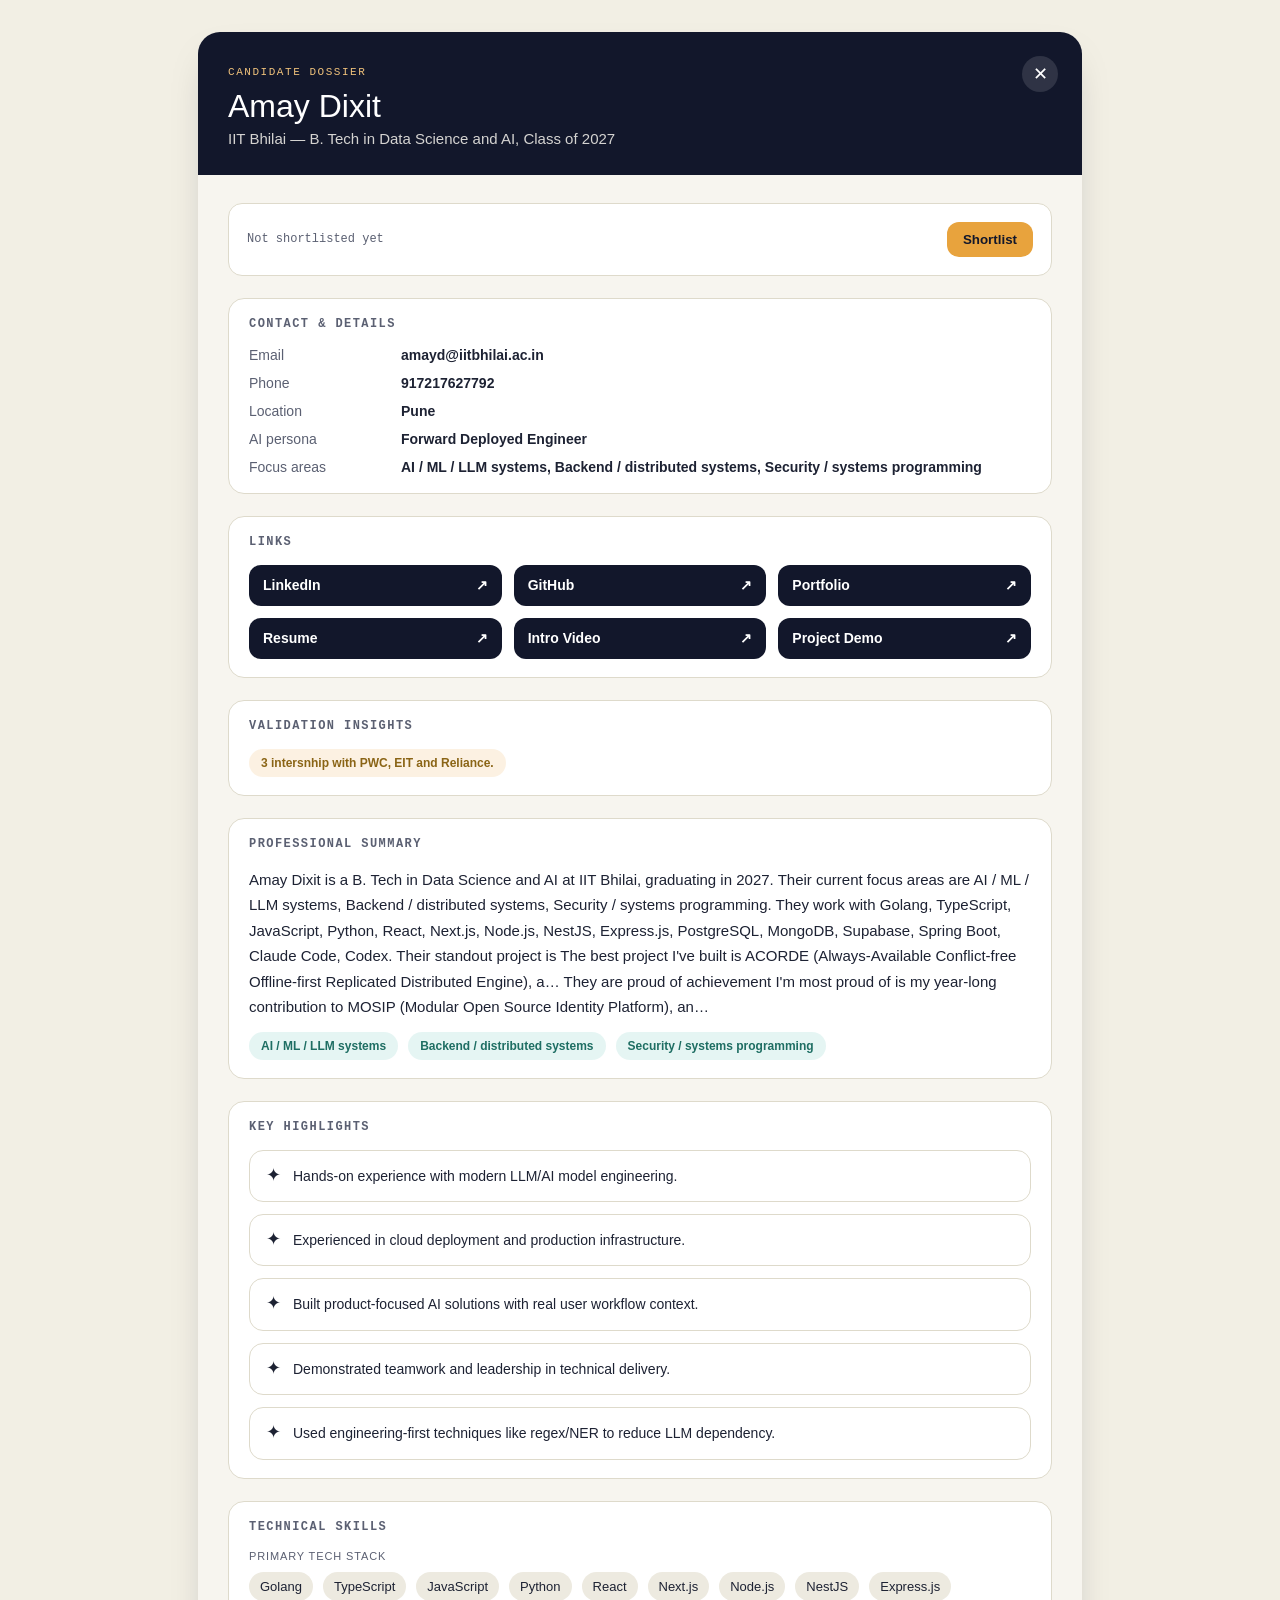
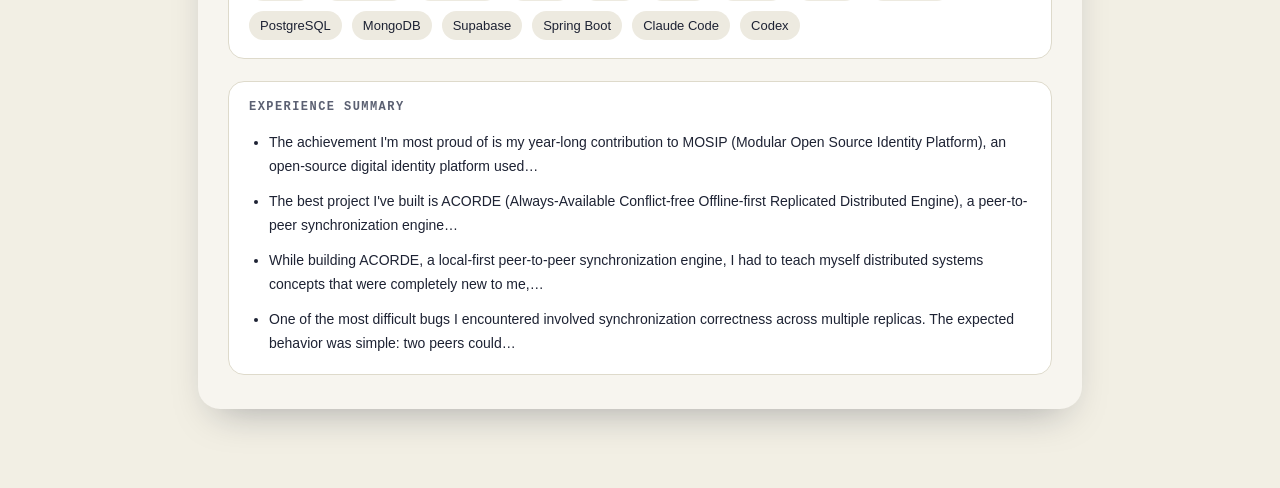
==== candidate-dossier-amay-dixit.html @ 75909a54 "initial commit" ====
<!DOCTYPE html>
<html lang="en">
<head>
  <meta charset="UTF-8">
  <meta name="viewport" content="width=device-width, initial-scale=1.0">
  <title>Candidate Dossier — Amay Dixit</title>
  <style>
    :root{--navy:#12172B;--amber:#E8A33D;--amber-dark:#C97F1C;--paper:#F7F5EF;--paper-dim:#EDEAE0;--ink:#1D2233;--ink-soft:#5B6072;--line:#DEDACB;--shadow:0 18px 40px -18px rgba(18,23,43,0.35);}
    *{box-sizing:border-box;}body{margin:0;font-family:Inter,sans-serif;background:#f2efe4;color:var(--ink);} .page{max-width:920px;margin:32px auto;padding:0 18px 48px;} .dossier{background:var(--paper);border-radius:22px;overflow:hidden;box-shadow:var(--shadow);} .dossier-head{background:var(--navy);color:#fff;padding:34px 30px 28px;position:relative;} .dossier-eyebrow{margin:0 0 12px;font-family:JetBrains Mono,monospace;font-size:11px;letter-spacing:0.14em;text-transform:uppercase;color:#F0C27B;} .dossier-name{margin:0;font-family:Space Grotesk,sans-serif;font-size:32px;line-height:1.05;} .dossier-uni{margin:6px 0 0;font-size:15px;color:rgba(247,245,239,0.85);} .dossier-close{position:absolute;top:24px;right:24px;width:36px;height:36px;border-radius:50%;border:none;background:rgba(255,255,255,0.12);color:#fff;font-size:18px;cursor:pointer;} .dossier-body{padding:28px 30px 34px;display:grid;gap:22px;} .dossier-shortlist-box{background:#fff;border:1px solid var(--line);border-radius:14px;padding:18px;display:flex;flex-wrap:wrap;align-items:center;justify-content:space-between;gap:12px;} .dossier-shortlist-top{display:flex;align-items:center;gap:12px;flex-wrap:wrap;} .mono{font-family:JetBrains Mono,monospace;color:var(--ink-soft);font-size:12px;} .shortlist-btn{padding:10px 16px;border:none;border-radius:12px;cursor:pointer;background:var(--amber);color:var(--navy);font-weight:700;transition:transform .15s ease;} .shortlist-btn:hover{transform:translateY(-1px);background:var(--amber-dark);} .companies-list{font-size:13px;color:var(--ink-soft);} .field-group{background:#fff;border:1px solid var(--line);border-radius:16px;padding:18px 20px;} .field-group h3{margin:0 0 16px;font-family:JetBrains Mono,monospace;font-size:12px;letter-spacing:.12em;text-transform:uppercase;color:var(--ink-soft);} .contact-rows{display:grid;gap:12px;} .contact-row{display:flex;gap:12px;flex-wrap:wrap;font-size:14px;} .contact-row .k{color:var(--ink-soft);min-width:140px;flex:0 0 auto;} .contact-row .v{font-weight:600;word-break:break-word;} .link-buttons{display:grid;gap:12px;grid-template-columns:repeat(auto-fit,minmax(200px,1fr));} .link-btn{display:inline-flex;align-items:center;justify-content:space-between;padding:12px 14px;border-radius:12px;background:var(--navy);color:#fff;text-decoration:none;font-weight:600;font-size:14px;} .link-btn .arrow{margin-left:8px;font-family:JetBrains Mono,monospace;} .tag-row{display:flex;flex-wrap:wrap;gap:10px;} .tag-chip{display:inline-flex;align-items:center;padding:7px 12px;border-radius:999px;font-size:12px;font-weight:600;} .focus-chip{background:rgba(47,168,154,0.12);color:#1E6E63;} .insight-chip{background:rgba(232,163,61,0.15);color:#8A6415;} .summary-text{margin:0;font-size:15px;line-height:1.7;color:var(--ink);} .highlight-list{display:grid;gap:12px;} .highlight-item{display:flex;gap:12px;align-items:flex-start;background:#fff;border:1px solid var(--line);border-radius:14px;padding:14px 16px;} .highlight-icon{font-size:18px;line-height:1.2;flex:0 0 auto;} .highlight-text{font-size:14px;line-height:1.6;} .skill-groups{display:grid;gap:14px;} .skill-group-label{display:block;margin-bottom:10px;font-size:11px;letter-spacing:.08em;text-transform:uppercase;color:var(--ink-soft);} .skill-chips{display:flex;flex-wrap:wrap;gap:10px;} .skill-chip{display:inline-flex;padding:7px 11px;border-radius:999px;background:var(--paper-dim);color:var(--ink);font-size:13px;} .experience-list{margin:0;padding-left:20px;display:grid;gap:10px;} .experience-list li{font-size:14px;line-height:1.75;} @media(max-width:760px){.dossier-body{padding:24px 18px 28px;}.contact-row{flex-direction:column;}}
  </style>
</head>
<body>
  <div class="page">
    <div class="dossier">
      <div class="dossier-head">
        <button class="dossier-close" aria-label="Close">✕</button>
        <p class="dossier-eyebrow">Candidate Dossier</p>
        <p class="dossier-name">Amay Dixit</p>
        <p class="dossier-uni">IIT Bhilai — B. Tech in Data Science and AI, Class of 2027</p>
      </div>
      <div class="dossier-body">
        <div class="dossier-shortlist-box">
          <div class="dossier-shortlist-top"><span class="mono">Not shortlisted yet</span></div>
          <button class="shortlist-btn">Shortlist</button>
        </div>
        <div class="field-group">
          <h3>Contact & Details</h3>
          <div class="contact-rows">
            <div class="contact-row"><span class="k">Email</span><span class="v">amayd@iitbhilai.ac.in</span></div><div class="contact-row"><span class="k">Phone</span><span class="v">917217627792</span></div><div class="contact-row"><span class="k">Location</span><span class="v">Pune</span></div><div class="contact-row"><span class="k">AI persona</span><span class="v">Forward Deployed Engineer</span></div><div class="contact-row"><span class="k">Focus areas</span><span class="v">AI / ML / LLM systems, Backend / distributed systems, Security / systems programming</span></div>
          </div>
        </div>
        <div class="field-group"><h3>Links</h3><div class="link-buttons"><a class="link-btn" href="https://www.linkedin.com/in/amay-dixit-462113284/" target="_blank" rel="noopener noreferrer">LinkedIn <span class="arrow">↗</span></a><a class="link-btn" href="https://github.com/amaydixit11/" target="_blank" rel="noopener noreferrer">GitHub <span class="arrow">↗</span></a><a class="link-btn" href="https://amaydixit11.vercel.app/" target="_blank" rel="noopener noreferrer">Portfolio <span class="arrow">↗</span></a><a class="link-btn" href="https://drive.google.com/file/d/1Yd3dzA1wHcaD14PxmQjt1CK2129dLs5S/view?usp=sharing" target="_blank" rel="noopener noreferrer">Resume <span class="arrow">↗</span></a><a class="link-btn" href="https://drive.google.com/file/d/13NWc45G24oN1G03Vis6irHmOX1U1kQm-/view?usp=drivesdk" target="_blank" rel="noopener noreferrer">Intro Video <span class="arrow">↗</span></a><a class="link-btn" href="https://github.com/amaydixit11/acorde" target="_blank" rel="noopener noreferrer">Project Demo <span class="arrow">↗</span></a></div></div>
        <div class="field-group"><h3>Validation Insights</h3><div class="tag-row"><span class="tag-chip insight-chip">3 intersnhip with PWC, EIT and Reliance.</span></div></div>
        <div class="field-group"><h3>Professional Summary</h3><p class="summary-text">Amay Dixit is a B. Tech in Data Science and AI at IIT Bhilai, graduating in 2027. Their current focus areas are AI / ML / LLM systems, Backend / distributed systems, Security / systems programming. They work with Golang, TypeScript, JavaScript, Python, React, Next.js, Node.js, NestJS, Express.js, PostgreSQL, MongoDB, Supabase, Spring Boot, Claude Code, Codex. Their standout project is The best project I've built is ACORDE (Always-Available Conflict-free Offline-first Replicated Distributed Engine), a… They are proud of achievement I'm most proud of is my year-long contribution to MOSIP (Modular Open Source Identity Platform), an…</p><div class="tag-row" style="margin-top:12px;"><span class="tag-chip focus-chip">AI / ML / LLM systems</span><span class="tag-chip focus-chip">Backend / distributed systems</span><span class="tag-chip focus-chip">Security / systems programming</span></div></div>
        <div class="field-group"><h3>Key Highlights</h3><div class="highlight-list"><div class="highlight-item"><span class="highlight-icon">✦</span><span class="highlight-text">Hands-on experience with modern LLM/AI model engineering.</span></div><div class="highlight-item"><span class="highlight-icon">✦</span><span class="highlight-text">Experienced in cloud deployment and production infrastructure.</span></div><div class="highlight-item"><span class="highlight-icon">✦</span><span class="highlight-text">Built product-focused AI solutions with real user workflow context.</span></div><div class="highlight-item"><span class="highlight-icon">✦</span><span class="highlight-text">Demonstrated teamwork and leadership in technical delivery.</span></div><div class="highlight-item"><span class="highlight-icon">✦</span><span class="highlight-text">Used engineering-first techniques like regex/NER to reduce LLM dependency.</span></div></div></div>
        <div class="field-group"><h3>Technical Skills</h3><div class="skill-groups"><div><span class="skill-group-label">Primary tech stack</span><div class="skill-chips"><span class="skill-chip">Golang</span><span class="skill-chip">TypeScript</span><span class="skill-chip">JavaScript</span><span class="skill-chip">Python</span><span class="skill-chip">React</span><span class="skill-chip">Next.js</span><span class="skill-chip">Node.js</span><span class="skill-chip">NestJS</span><span class="skill-chip">Express.js</span><span class="skill-chip">PostgreSQL</span><span class="skill-chip">MongoDB</span><span class="skill-chip">Supabase</span><span class="skill-chip">Spring Boot</span><span class="skill-chip">Claude Code</span><span class="skill-chip">Codex</span></div></div></div></div>
        <div class="field-group"><h3>Experience Summary</h3><ul class="experience-list"><li>The achievement I'm most proud of is my year-long contribution to MOSIP (Modular Open Source Identity Platform), an open-source digital identity platform used…</li><li>The best project I've built is ACORDE (Always-Available Conflict-free Offline-first Replicated Distributed Engine), a peer-to-peer synchronization engine…</li><li>While building ACORDE, a local-first peer-to-peer synchronization engine, I had to teach myself distributed systems concepts that were completely new to me,…</li><li>One of the most difficult bugs I encountered involved synchronization correctness across multiple replicas. The expected behavior was simple: two peers could…</li></ul></div>
      </div>
    </div>
  </div>
</body>
</html>
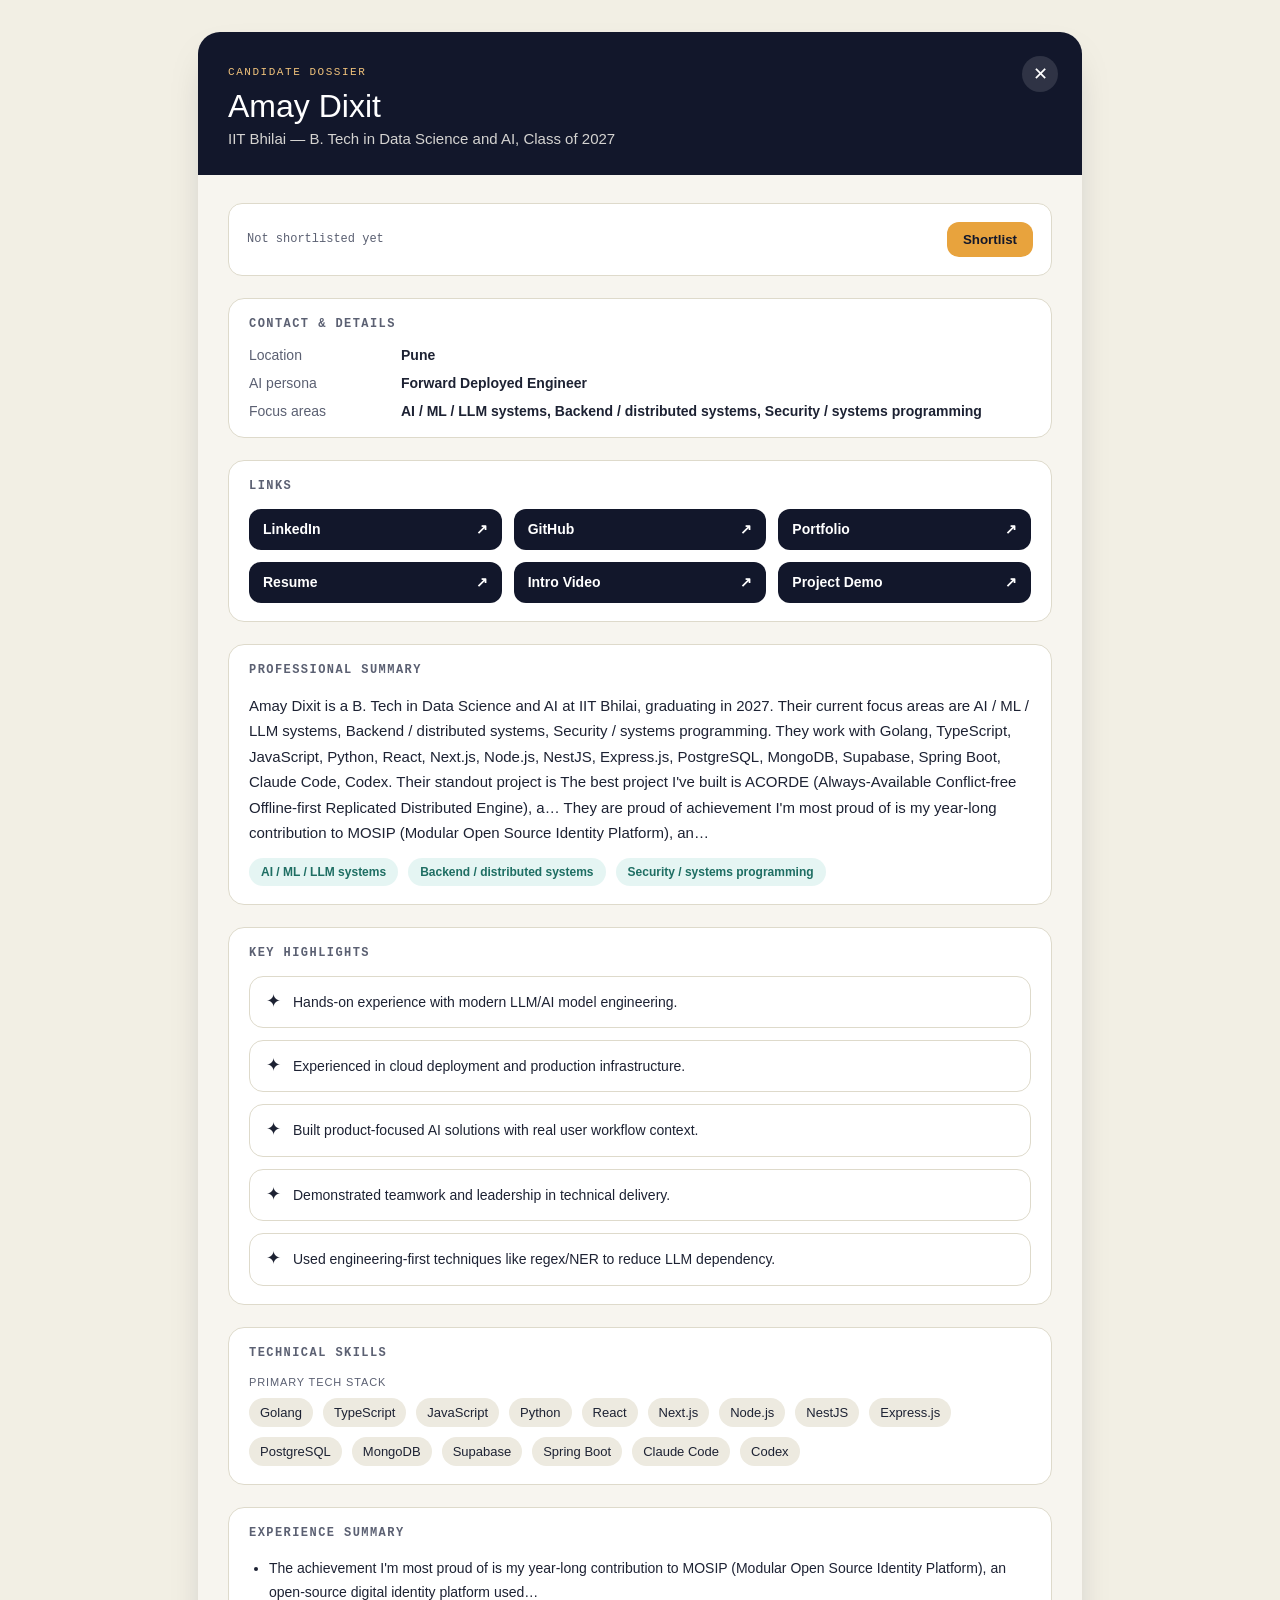
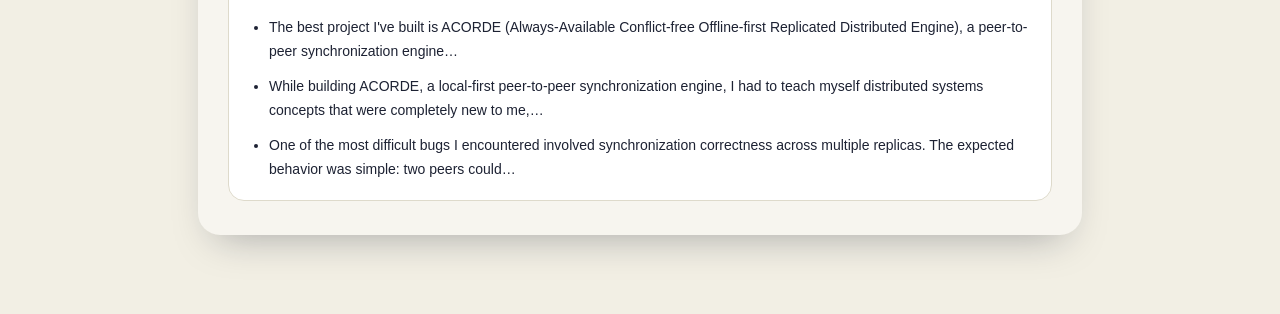
==== commit 534afad7: "chore: update all candidate profiles - remove email/phone and validation insights - Removed email an" ====
--- a/candidate-dossier-amay-dixit.html
+++ b/candidate-dossier-amay-dixit.html
@@ -26,11 +26,11 @@
         <div class="field-group">
           <h3>Contact & Details</h3>
           <div class="contact-rows">
-            <div class="contact-row"><span class="k">Email</span><span class="v">amayd@iitbhilai.ac.in</span></div><div class="contact-row"><span class="k">Phone</span><span class="v">917217627792</span></div><div class="contact-row"><span class="k">Location</span><span class="v">Pune</span></div><div class="contact-row"><span class="k">AI persona</span><span class="v">Forward Deployed Engineer</span></div><div class="contact-row"><span class="k">Focus areas</span><span class="v">AI / ML / LLM systems, Backend / distributed systems, Security / systems programming</span></div>
+            <div class="contact-row"><span class="k">Location</span><span class="v">Pune</span></div><div class="contact-row"><span class="k">AI persona</span><span class="v">Forward Deployed Engineer</span></div><div class="contact-row"><span class="k">Focus areas</span><span class="v">AI / ML / LLM systems, Backend / distributed systems, Security / systems programming</span></div>
           </div>
         </div>
         <div class="field-group"><h3>Links</h3><div class="link-buttons"><a class="link-btn" href="https://www.linkedin.com/in/amay-dixit-462113284/" target="_blank" rel="noopener noreferrer">LinkedIn <span class="arrow">↗</span></a><a class="link-btn" href="https://github.com/amaydixit11/" target="_blank" rel="noopener noreferrer">GitHub <span class="arrow">↗</span></a><a class="link-btn" href="https://amaydixit11.vercel.app/" target="_blank" rel="noopener noreferrer">Portfolio <span class="arrow">↗</span></a><a class="link-btn" href="https://drive.google.com/file/d/1Yd3dzA1wHcaD14PxmQjt1CK2129dLs5S/view?usp=sharing" target="_blank" rel="noopener noreferrer">Resume <span class="arrow">↗</span></a><a class="link-btn" href="https://drive.google.com/file/d/13NWc45G24oN1G03Vis6irHmOX1U1kQm-/view?usp=drivesdk" target="_blank" rel="noopener noreferrer">Intro Video <span class="arrow">↗</span></a><a class="link-btn" href="https://github.com/amaydixit11/acorde" target="_blank" rel="noopener noreferrer">Project Demo <span class="arrow">↗</span></a></div></div>
-        <div class="field-group"><h3>Validation Insights</h3><div class="tag-row"><span class="tag-chip insight-chip">3 intersnhip with PWC, EIT and Reliance.</span></div></div>
+
         <div class="field-group"><h3>Professional Summary</h3><p class="summary-text">Amay Dixit is a B. Tech in Data Science and AI at IIT Bhilai, graduating in 2027. Their current focus areas are AI / ML / LLM systems, Backend / distributed systems, Security / systems programming. They work with Golang, TypeScript, JavaScript, Python, React, Next.js, Node.js, NestJS, Express.js, PostgreSQL, MongoDB, Supabase, Spring Boot, Claude Code, Codex. Their standout project is The best project I've built is ACORDE (Always-Available Conflict-free Offline-first Replicated Distributed Engine), a… They are proud of achievement I'm most proud of is my year-long contribution to MOSIP (Modular Open Source Identity Platform), an…</p><div class="tag-row" style="margin-top:12px;"><span class="tag-chip focus-chip">AI / ML / LLM systems</span><span class="tag-chip focus-chip">Backend / distributed systems</span><span class="tag-chip focus-chip">Security / systems programming</span></div></div>
         <div class="field-group"><h3>Key Highlights</h3><div class="highlight-list"><div class="highlight-item"><span class="highlight-icon">✦</span><span class="highlight-text">Hands-on experience with modern LLM/AI model engineering.</span></div><div class="highlight-item"><span class="highlight-icon">✦</span><span class="highlight-text">Experienced in cloud deployment and production infrastructure.</span></div><div class="highlight-item"><span class="highlight-icon">✦</span><span class="highlight-text">Built product-focused AI solutions with real user workflow context.</span></div><div class="highlight-item"><span class="highlight-icon">✦</span><span class="highlight-text">Demonstrated teamwork and leadership in technical delivery.</span></div><div class="highlight-item"><span class="highlight-icon">✦</span><span class="highlight-text">Used engineering-first techniques like regex/NER to reduce LLM dependency.</span></div></div></div>
         <div class="field-group"><h3>Technical Skills</h3><div class="skill-groups"><div><span class="skill-group-label">Primary tech stack</span><div class="skill-chips"><span class="skill-chip">Golang</span><span class="skill-chip">TypeScript</span><span class="skill-chip">JavaScript</span><span class="skill-chip">Python</span><span class="skill-chip">React</span><span class="skill-chip">Next.js</span><span class="skill-chip">Node.js</span><span class="skill-chip">NestJS</span><span class="skill-chip">Express.js</span><span class="skill-chip">PostgreSQL</span><span class="skill-chip">MongoDB</span><span class="skill-chip">Supabase</span><span class="skill-chip">Spring Boot</span><span class="skill-chip">Claude Code</span><span class="skill-chip">Codex</span></div></div></div></div>
